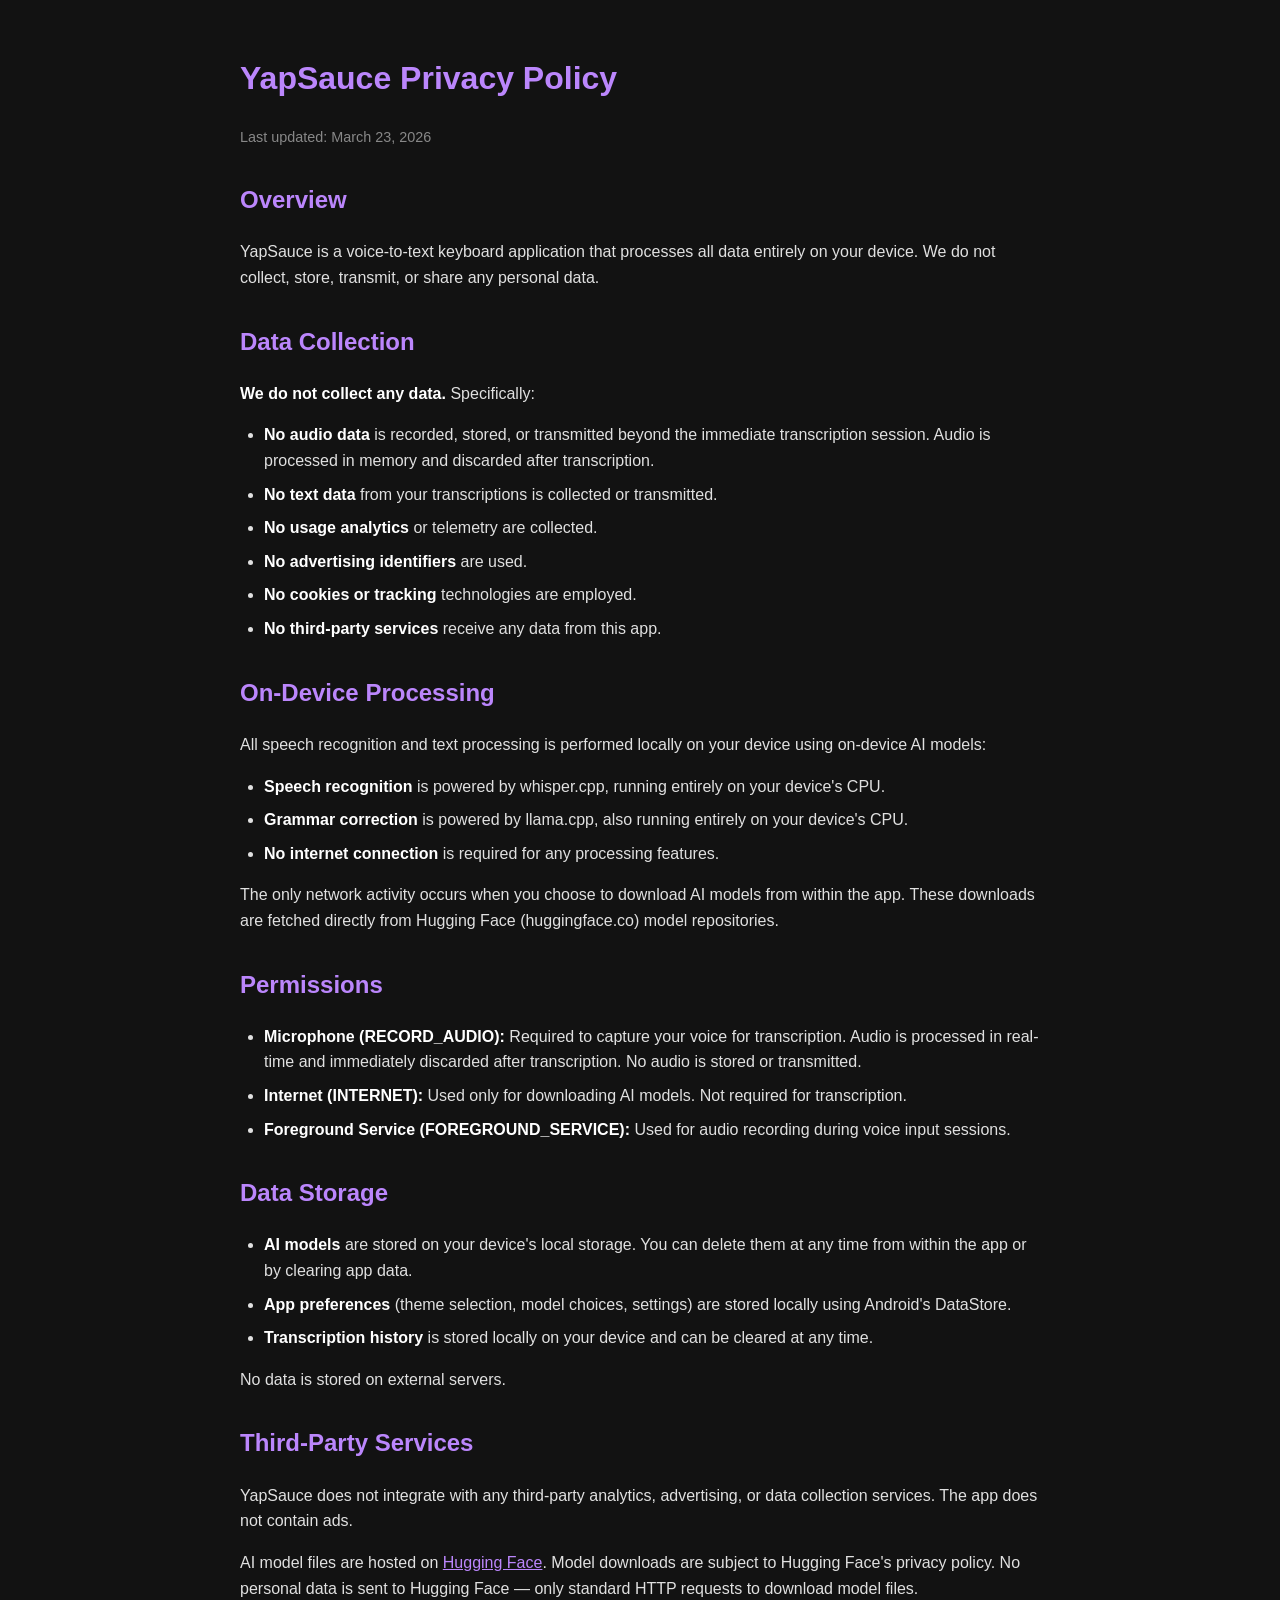
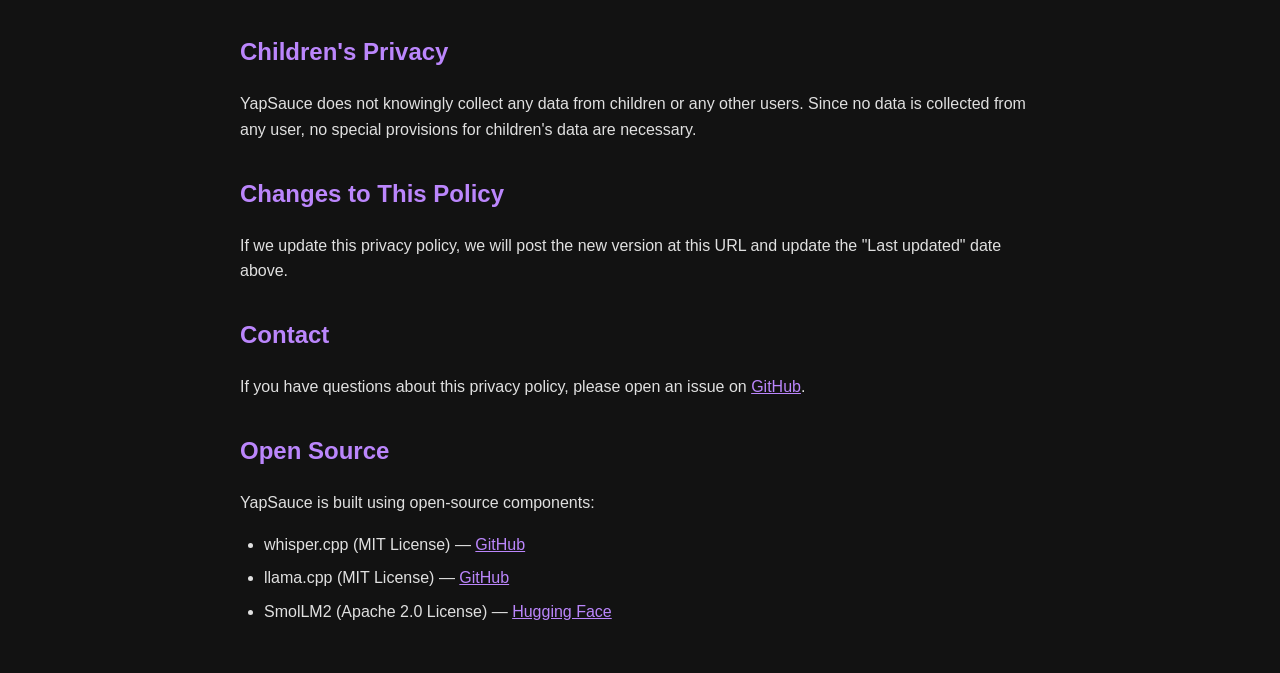
==== yapsauce-privacy.html @ b1ca685f "Add YapSauce privacy policy page" ====
<!DOCTYPE html>
<html lang="en">
<head>
    <meta charset="UTF-8">
    <meta name="viewport" content="width=device-width, initial-scale=1.0">
    <title>YapSauce Privacy Policy</title>
    <style>
        body {
            font-family: -apple-system, BlinkMacSystemFont, 'Segoe UI', Roboto, sans-serif;
            max-width: 800px;
            margin: 0 auto;
            padding: 2rem 1rem;
            line-height: 1.6;
            color: #e0e0e0;
            background: #121212;
        }
        h1 { color: #bb86fc; }
        h2 { color: #bb86fc; margin-top: 2rem; }
        a { color: #bb86fc; }
        strong { color: #ffffff; }
        ul { padding-left: 1.5rem; }
        li { margin-bottom: 0.5rem; }
        .updated { color: #888; font-size: 0.9rem; }
    </style>
</head>
<body>
    <h1>YapSauce Privacy Policy</h1>
    <p class="updated">Last updated: March 23, 2026</p>

    <h2>Overview</h2>
    <p>YapSauce is a voice-to-text keyboard application that processes all data entirely on your device. We do not collect, store, transmit, or share any personal data.</p>

    <h2>Data Collection</h2>
    <p><strong>We do not collect any data.</strong> Specifically:</p>
    <ul>
        <li><strong>No audio data</strong> is recorded, stored, or transmitted beyond the immediate transcription session. Audio is processed in memory and discarded after transcription.</li>
        <li><strong>No text data</strong> from your transcriptions is collected or transmitted.</li>
        <li><strong>No usage analytics</strong> or telemetry are collected.</li>
        <li><strong>No advertising identifiers</strong> are used.</li>
        <li><strong>No cookies or tracking</strong> technologies are employed.</li>
        <li><strong>No third-party services</strong> receive any data from this app.</li>
    </ul>

    <h2>On-Device Processing</h2>
    <p>All speech recognition and text processing is performed locally on your device using on-device AI models:</p>
    <ul>
        <li><strong>Speech recognition</strong> is powered by whisper.cpp, running entirely on your device's CPU.</li>
        <li><strong>Grammar correction</strong> is powered by llama.cpp, also running entirely on your device's CPU.</li>
        <li><strong>No internet connection</strong> is required for any processing features.</li>
    </ul>
    <p>The only network activity occurs when you choose to download AI models from within the app. These downloads are fetched directly from Hugging Face (huggingface.co) model repositories.</p>

    <h2>Permissions</h2>
    <ul>
        <li><strong>Microphone (RECORD_AUDIO):</strong> Required to capture your voice for transcription. Audio is processed in real-time and immediately discarded after transcription. No audio is stored or transmitted.</li>
        <li><strong>Internet (INTERNET):</strong> Used only for downloading AI models. Not required for transcription.</li>
        <li><strong>Foreground Service (FOREGROUND_SERVICE):</strong> Used for audio recording during voice input sessions.</li>
    </ul>

    <h2>Data Storage</h2>
    <ul>
        <li><strong>AI models</strong> are stored on your device's local storage. You can delete them at any time from within the app or by clearing app data.</li>
        <li><strong>App preferences</strong> (theme selection, model choices, settings) are stored locally using Android's DataStore.</li>
        <li><strong>Transcription history</strong> is stored locally on your device and can be cleared at any time.</li>
    </ul>
    <p>No data is stored on external servers.</p>

    <h2>Third-Party Services</h2>
    <p>YapSauce does not integrate with any third-party analytics, advertising, or data collection services. The app does not contain ads.</p>
    <p>AI model files are hosted on <a href="https://huggingface.co">Hugging Face</a>. Model downloads are subject to Hugging Face's privacy policy. No personal data is sent to Hugging Face — only standard HTTP requests to download model files.</p>

    <h2>Children's Privacy</h2>
    <p>YapSauce does not knowingly collect any data from children or any other users. Since no data is collected from any user, no special provisions for children's data are necessary.</p>

    <h2>Changes to This Policy</h2>
    <p>If we update this privacy policy, we will post the new version at this URL and update the "Last updated" date above.</p>

    <h2>Contact</h2>
    <p>If you have questions about this privacy policy, please open an issue on <a href="https://github.com/oberonix/voice-keyboard-android">GitHub</a>.</p>

    <h2>Open Source</h2>
    <p>YapSauce is built using open-source components:</p>
    <ul>
        <li>whisper.cpp (MIT License) — <a href="https://github.com/ggerganov/whisper.cpp">GitHub</a></li>
        <li>llama.cpp (MIT License) — <a href="https://github.com/ggerganov/llama.cpp">GitHub</a></li>
        <li>SmolLM2 (Apache 2.0 License) — <a href="https://huggingface.co/HuggingFaceTB/SmolLM2-360M-Instruct">Hugging Face</a></li>
    </ul>
</body>
</html>
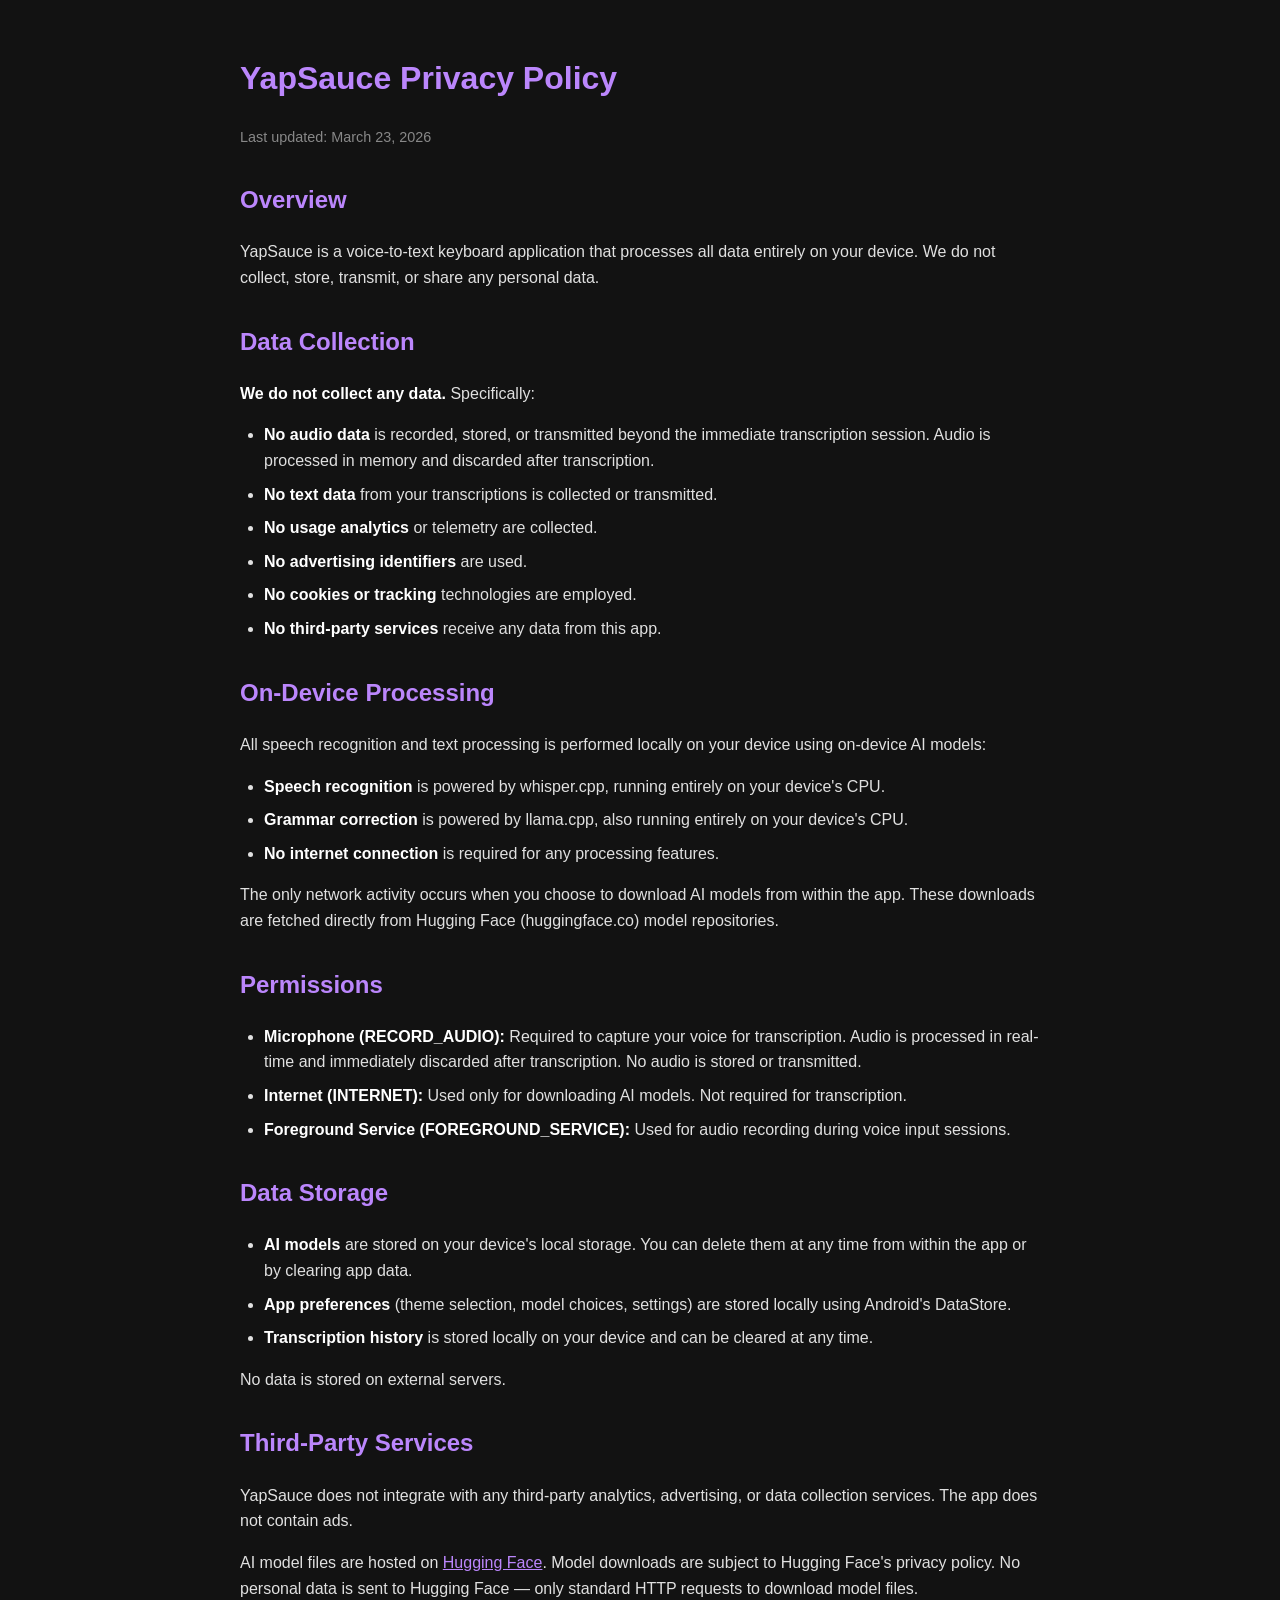
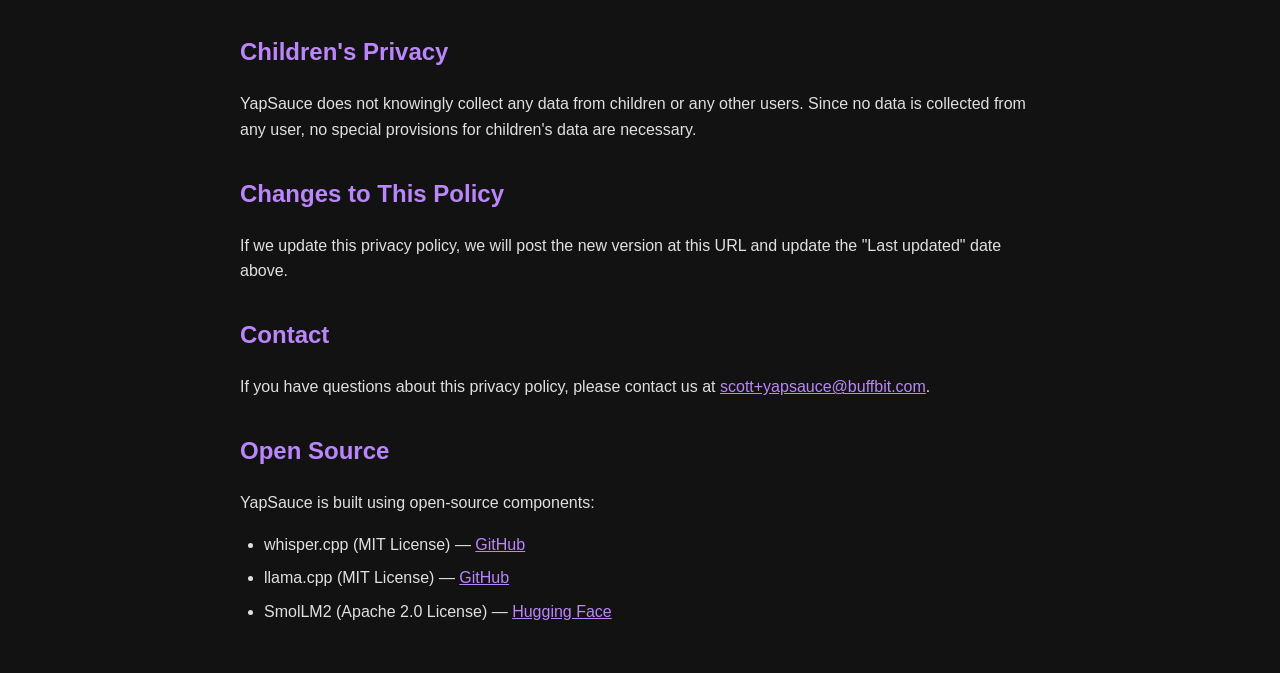
==== commit 2a6a2cc9: "Update privacy policy with contact email" ====
--- a/yapsauce-privacy.html
+++ b/yapsauce-privacy.html
@@ -76,7 +76,7 @@
     <p>If we update this privacy policy, we will post the new version at this URL and update the "Last updated" date above.</p>
 
     <h2>Contact</h2>
-    <p>If you have questions about this privacy policy, please open an issue on <a href="https://github.com/oberonix/voice-keyboard-android">GitHub</a>.</p>
+    <p>If you have questions about this privacy policy, please contact us at <a href="mailto:scott+yapsauce@buffbit.com">scott+yapsauce@buffbit.com</a>.</p>
 
     <h2>Open Source</h2>
     <p>YapSauce is built using open-source components:</p>
